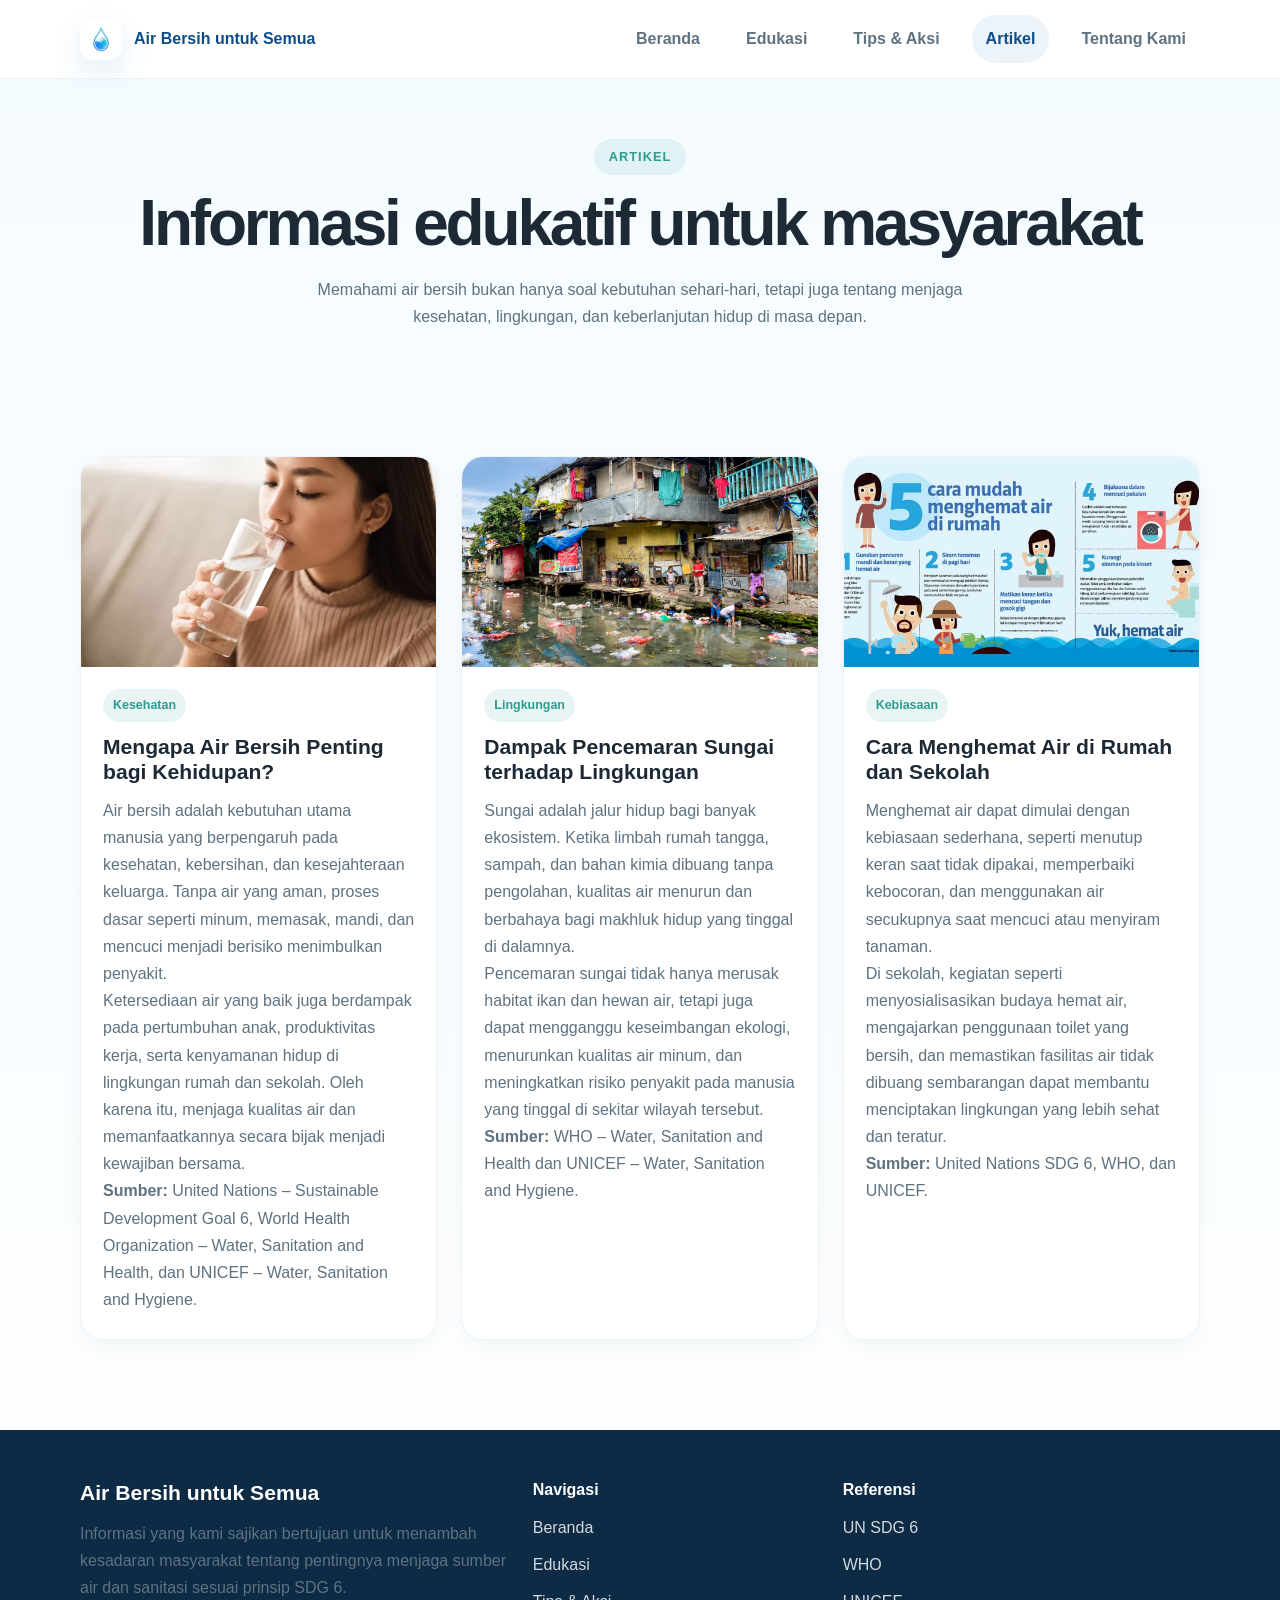
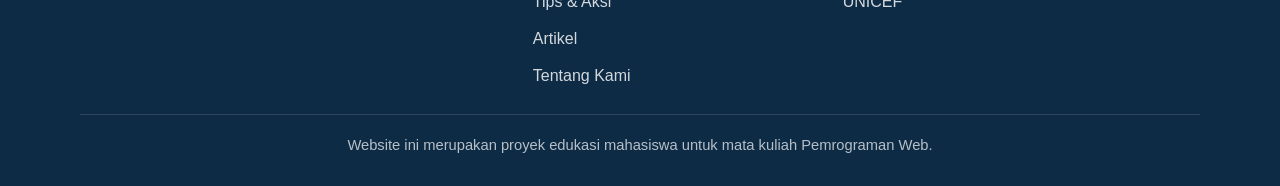
==== artikel.html @ e6bbf8b7 "first commit" ====
<!DOCTYPE html>
<html lang="id">
  <head>
    <meta charset="UTF-8" />
    <meta name="viewport" content="width=device-width, initial-scale=1.0" />
    <meta
      name="description"
      content="Artikel edukatif tentang air bersih, pencemaran sungai, dan cara menghemat air."
    />
    <title>Artikel | Air Bersih untuk Semua</title>
    <link rel="stylesheet" href="css/style.css" />
  </head>
  <body>
    <header class="site-header">
      <div class="container topbar">
        <a href="index.html" class="brand" aria-label="Air Bersih untuk Semua">
          <img class="brand-mark" src="images/Air.jpg" alt="" />
          <span>Air Bersih untuk Semua</span>
        </a>

        <button
          class="menu-toggle"
          type="button"
          aria-label="Buka menu navigasi"
          aria-expanded="false"
          aria-controls="site-navigation"
        >
          <span class="menu-toggle-icon" aria-hidden="true"></span>
        </button>

        <nav class="site-nav" id="site-navigation" aria-label="Navigasi utama">
          <a class="nav-link" href="index.html">Beranda</a>
          <a class="nav-link" href="edukasi.html">Edukasi</a>
          <a class="nav-link" href="tips.html">Tips &amp; Aksi</a>
          <a class="nav-link active" href="artikel.html" aria-current="page">Artikel</a>
          <a class="nav-link" href="tentang.html">Tentang Kami</a>
        </nav>
      </div>
    </header>
    <script src="js/nav.js" defer></script>

    <main>
      <section class="page-hero">
        <div class="container">
          <span class="section-kicker">Artikel</span>
          <h1>Informasi edukatif untuk masyarakat</h1>
          <p>
            Memahami air bersih bukan hanya soal kebutuhan sehari-hari, tetapi juga tentang menjaga
            kesehatan, lingkungan, dan keberlanjutan hidup di masa depan.
          </p>
        </div>
      </section>

      <section class="section">
        <div class="container article-grid">
          <article class="article-card">
            <img class="article-image" src="images/Kesehatan.webp" alt="Foto tentang pentingnya air bersih bagi kesehatan" />
            <div class="article-body">
              <span class="meta">Kesehatan</span>
              <h3>Mengapa Air Bersih Penting bagi Kehidupan?</h3>
              <p>
                Air bersih adalah kebutuhan utama manusia yang berpengaruh pada kesehatan, kebersihan,
                dan kesejahteraan keluarga. Tanpa air yang aman, proses dasar seperti minum, memasak,
                mandi, dan mencuci menjadi berisiko menimbulkan penyakit.
              </p>
              <p>
                Ketersediaan air yang baik juga berdampak pada pertumbuhan anak, produktivitas kerja,
                serta kenyamanan hidup di lingkungan rumah dan sekolah. Oleh karena itu, menjaga kualitas
                air dan memanfaatkannya secara bijak menjadi kewajiban bersama.
              </p>
              <p>
                <strong>Sumber:</strong> United Nations – Sustainable Development Goal 6,
                World Health Organization – Water, Sanitation and Health, dan UNICEF – Water,
                Sanitation and Hygiene.
              </p>
            </div>
          </article>

          <article class="article-card">
            <img class="article-image" src="images/Lingkungan.png" alt="Foto tentang dampak pencemaran sungai terhadap lingkungan" />
            <div class="article-body">
              <span class="meta">Lingkungan</span>
              <h3>Dampak Pencemaran Sungai terhadap Lingkungan</h3>
              <p>
                Sungai adalah jalur hidup bagi banyak ekosistem. Ketika limbah rumah tangga, sampah,
                dan bahan kimia dibuang tanpa pengolahan, kualitas air menurun dan berbahaya bagi makhluk
                hidup yang tinggal di dalamnya.
              </p>
              <p>
                Pencemaran sungai tidak hanya merusak habitat ikan dan hewan air, tetapi juga dapat
                mengganggu keseimbangan ekologi, menurunkan kualitas air minum, dan meningkatkan risiko
                penyakit pada manusia yang tinggal di sekitar wilayah tersebut.
              </p>
              <p>
                <strong>Sumber:</strong> WHO – Water, Sanitation and Health dan UNICEF – Water,
                Sanitation and Hygiene.
              </p>
            </div>
          </article>

          <article class="article-card">
            <img class="article-image" src="images/Kebiasaan.jpg" alt="Foto kebiasaan menghemat air di rumah dan sekolah" />
            <div class="article-body">
              <span class="meta">Kebiasaan</span>
              <h3>Cara Menghemat Air di Rumah dan Sekolah</h3>
              <p>
                Menghemat air dapat dimulai dengan kebiasaan sederhana, seperti menutup keran saat tidak
                dipakai, memperbaiki kebocoran, dan menggunakan air secukupnya saat mencuci atau menyiram
                tanaman.
              </p>
              <p>
                Di sekolah, kegiatan seperti menyosialisasikan budaya hemat air, mengajarkan penggunaan
                toilet yang bersih, dan memastikan fasilitas air tidak dibuang sembarangan dapat membantu
                menciptakan lingkungan yang lebih sehat dan teratur.
              </p>
              <p>
                <strong>Sumber:</strong> United Nations SDG 6, WHO, dan UNICEF.
              </p>
            </div>
          </article>
        </div>
      </section>
    </main>

    <footer class="site-footer">
      <div class="container">
        <div class="footer-grid">
          <div>
            <h3>Air Bersih untuk Semua</h3>
            <p>
              Informasi yang kami sajikan bertujuan untuk menambah kesadaran masyarakat tentang pentingnya
              menjaga sumber air dan sanitasi sesuai prinsip SDG 6.
            </p>
          </div>

          <div>
            <h4>Navigasi</h4>
            <div class="footer-links">
              <a href="index.html">Beranda</a>
              <a href="edukasi.html">Edukasi</a>
              <a href="tips.html">Tips &amp; Aksi</a>
              <a href="artikel.html">Artikel</a>
              <a href="tentang.html">Tentang Kami</a>
            </div>
          </div>

          <div>
            <h4>Referensi</h4>
            <div class="footer-links">
              <a href="https://sdgs.un.org/goals/goal6" target="_blank" rel="noopener noreferrer">UN SDG 6</a>
              <a href="https://www.who.int/teams/environment-climate-change-and-health/water-sanitation-and-health" target="_blank" rel="noopener noreferrer">WHO</a>
              <a href="https://www.unicef.org/wash" target="_blank" rel="noopener noreferrer">UNICEF</a>
            </div>
          </div>
        </div>

        <div class="copyright">
          Website ini merupakan proyek edukasi mahasiswa untuk mata kuliah Pemrograman Web.
        </div>
      </div>
    </footer>
  </body>
</html>
---- css/style.css ----
:root {
  --primary: #0f6fbf;
  --primary-dark: #0c4d89;
  --secondary: #2a9d8f;
  --accent: #dff6ff;
  --soft-green: #eafaf2;
  --text: #1d2a36;
  --muted: #5f7280;
  --light: #f6fbff;
  --white: #ffffff;
  --shadow: 0 12px 30px rgba(15, 111, 191, 0.12);
  --radius: 22px;
}

* {
  box-sizing: border-box;
}

html {
  scroll-behavior: smooth;
}

body {
  margin: 0;
  font-family: "Segoe UI", Tahoma, Geneva, Verdana, sans-serif;
  line-height: 1.7;
  color: var(--text);
  background: linear-gradient(180deg, #f4fbff 0%, #ffffff 100%);
}

a {
  color: inherit;
  text-decoration: none;
}

a:focus-visible,
button:focus-visible,
input:focus-visible,
textarea:focus-visible,
select:focus-visible {
  outline: 3px solid rgba(15, 111, 191, 0.3);
  outline-offset: 3px;
}

img {
  max-width: 100%;
  display: block;
}

.container {
  width: min(1120px, calc(100% - 32px));
  margin: 0 auto;
}

.site-header {
  position: sticky;
  top: 0;
  z-index: 20;
  background: rgba(255, 255, 255, 0.92);
  backdrop-filter: blur(10px);
  border-bottom: 1px solid rgba(15, 111, 191, 0.08);
}

.topbar {
  display: flex;
  align-items: center;
  justify-content: space-between;
  gap: 20px;
  min-height: 78px;
}

.brand {
  display: inline-flex;
  align-items: center;
  gap: 12px;
  min-width: 0;
  font-weight: 700;
  color: var(--primary-dark);
}

.brand-mark {
  width: 42px;
  height: 42px;
  border-radius: 14px;
  background: linear-gradient(135deg, var(--primary), #66b7ff);
  box-shadow: var(--shadow);
  object-fit: cover;
}

.site-nav {
  display: flex;
  align-items: center;
  gap: 18px;
  flex-wrap: nowrap;
}

.menu-toggle {
  display: none;
  width: 48px;
  height: 48px;
  flex: 0 0 48px;
  place-items: center;
  padding: 0;
  border: 1px solid rgba(15, 111, 191, 0.14);
  border-radius: 14px;
  color: var(--primary-dark);
  background: var(--white);
  cursor: pointer;
}

.menu-toggle-icon,
.menu-toggle-icon::before,
.menu-toggle-icon::after {
  display: block;
  width: 21px;
  height: 2px;
  border-radius: 2px;
  background: currentColor;
  transition: transform 0.2s ease, opacity 0.2s ease;
}

.menu-toggle-icon {
  position: relative;
}

.menu-toggle-icon::before,
.menu-toggle-icon::after {
  position: absolute;
  left: 0;
  content: "";
}

.menu-toggle-icon::before {
  transform: translateY(-7px);
}

.menu-toggle-icon::after {
  transform: translateY(7px);
}

.menu-open .menu-toggle-icon {
  background: transparent;
}

.menu-open .menu-toggle-icon::before {
  transform: rotate(45deg);
}

.menu-open .menu-toggle-icon::after {
  transform: rotate(-45deg);
}

.nav-link {
  padding: 10px 14px;
  border-radius: 999px;
  color: var(--muted);
  font-weight: 600;
  transition: 0.25s ease;
}

.nav-link:hover,
.nav-link.active {
  background: rgba(15, 111, 191, 0.08);
  color: var(--primary-dark);
}

main {
  overflow: hidden;
}

.section {
  padding: 90px 0;
}

.section-header {
  margin-bottom: 28px;
  text-align: center;
}

.section-header-left {
  text-align: left;
}

.section-kicker {
  display: inline-block;
  margin-bottom: 10px;
  padding: 7px 15px;
  border-radius: 999px;
  background: rgba(42, 157, 143, 0.1);
  color: var(--secondary);
  font-size: 0.8rem;
  font-weight: 700;
  letter-spacing: 0.08em;
  text-transform: uppercase;
}

h1, h2, h3, h4 {
  margin: 0 0 14px;
  line-height: 1.2;
  color: var(--text);
}

h1 {
  font-size: clamp(2.4rem, 5vw, 4.3rem);
  letter-spacing: -0.05em;
}

h2 {
  font-size: clamp(1.9rem, 3vw, 2.9rem);
}

h3 {
  font-size: 1.32rem;
}

p {
  margin: 0 0 16px;
  color: var(--muted);
}

.hero {
  padding: 64px 0 60px;
}

.hero-inner {
  display: grid;
  grid-template-columns: 1.1fr 0.9fr;
  align-items: center;
  gap: 42px;
}

.hero-copy {
  max-width: 600px;
}

.hero-copy .lead {
  font-size: 1.08rem;
  max-width: 540px;
}

.hero-actions {
  display: flex;
  gap: 16px;
  flex-wrap: wrap;
  margin-top: 28px;
}

.button {
  display: inline-flex;
  align-items: center;
  justify-content: center;
  padding: 14px 22px;
  border-radius: 999px;
  font-weight: 700;
  transition: transform 0.25s ease, box-shadow 0.25s ease, background 0.25s ease;
}

.button:hover {
  transform: translateY(-2px);
  box-shadow: var(--shadow);
}

.button-primary {
  background: linear-gradient(135deg, var(--primary), var(--primary-dark));
  color: var(--white);
}

.button-secondary {
  background: rgba(42, 157, 143, 0.1);
  color: var(--secondary);
}

.hero-visual {
  position: relative;
}

.hero-image {
  border-radius: 34px;
  overflow: hidden;
  box-shadow: var(--shadow);
  border: 8px solid rgba(255, 255, 255, 0.8);
  background: linear-gradient(180deg, #dff5ff, #ecfbff);
}

.badge-box {
  position: absolute;
  left: -18px;
  bottom: 18px;
  background: var(--white);
  color: var(--primary-dark);
  padding: 16px 18px;
  border-radius: 18px;
  box-shadow: var(--shadow);
  font-weight: 700;
}

.badge-box span {
  display: block;
  font-size: 0.8rem;
  color: var(--muted);
  margin-bottom: 5px;
}

.grid-3,
.grid-4,
.info-grid,
.cards-grid,
.team-grid,
.article-grid,
.value-grid {
  display: grid;
  gap: 24px;
}

.grid-3,
.grid-4,
.info-grid,
.cards-grid {
  grid-template-columns: repeat(3, minmax(0, 1fr));
}

.team-grid {
  display: grid;
  grid-template-columns: repeat(5, minmax(0, 1fr));
  gap: 24px;
}

.value-grid {
  grid-template-columns: repeat(3, minmax(0, 1fr));
}

.card,
.info-card,
.article-card,
.team-card,
.tip-card {
  background: var(--white);
  border: 1px solid rgba(15, 111, 191, 0.08);
  border-radius: var(--radius);
  padding: 28px 22px;
  box-shadow: 0 8px 22px rgba(20, 39, 57, 0.04);
  transition: transform 0.25s ease, box-shadow 0.25s ease;
}

.team-card {
  display: flex;
  flex-direction: column;
  align-items: center;
  justify-content: flex-start;
  text-align: center;
  padding: 24px 18px 22px;
}

.card:hover,
.info-card:hover,
.article-card:hover,
.team-card:hover,
.tip-card:hover {
  transform: translateY(-4px);
  box-shadow: var(--shadow);
}

.team-photo {
  width: 126px;
  height: 126px;
  border-radius: 50%;
  object-fit: cover;
  margin: 0 auto 18px;
  display: block;
  border: 4px solid rgba(15, 111, 191, 0.14);
  box-shadow: 0 10px 25px rgba(15, 111, 191, 0.18);
  background: linear-gradient(135deg, #dff6ff, #eafaf2);
}

.card-photo {
  width: 100%;
  height: 180px;
  margin-bottom: 16px;
  border-radius: 18px;
  object-fit: cover;
}

.info-card .card-photo {
  display: block;
  width: 100%;
  max-width: 100%;
  height: 250px;
  object-fit: contain;
}

.card-icon,
.tip-icon {
  width: 64px;
  height: 64px;
  border-radius: 18px;
  display: grid;
  place-items: center;
  background: linear-gradient(135deg, rgba(15, 111, 191, 0.12), rgba(42, 157, 143, 0.12));
  color: var(--primary-dark);
  font-size: 1.8rem;
  margin-bottom: 16px;
}

.card p,
.info-card p,
.tip-card p,
.article-card p,
.team-card p {
  margin-bottom: 0;
}

.value-grid .info-card p {
  text-align: justify;
}

.team-card h3 {
  margin-bottom: 8px;
  font-size: 1.1rem;
  line-height: 1.4;
}

.problem-shell {
  display: grid;
  grid-template-columns: 1fr;
}

.problem-list {
  list-style: none;
  margin: 0;
  padding: 0;
  display: grid;
  gap: 18px;
}

.problem-item {
  display: flex;
  align-items: center;
  gap: 20px;
  padding: 16px 18px;
  background: rgba(15, 111, 191, 0.03);
  border-radius: 18px;
  border: 1px solid rgba(15, 111, 191, 0.05);
}

.problem-item > div {
  flex: 1;
  min-width: 0;
}

.problem-image {
  width: 240px;
  height: 160px;
  flex: 0 0 240px;
  object-fit: cover;
  object-position: center;
  border-radius: 16px;
  box-shadow: 0 8px 18px rgba(15, 111, 191, 0.12);
}

.problem-bullet {
  width: 40px;
  height: 40px;
  flex: 0 0 40px;
  border-radius: 50%;
  background: linear-gradient(135deg, rgba(15, 111, 191, 0.12), rgba(42, 157, 143, 0.12));
  display: inline-grid;
  place-items: center;
  color: var(--primary-dark);
  font-weight: 700;
}

.cta-banner {
  background: linear-gradient(135deg, rgba(15, 111, 191, 0.08), rgba(42, 157, 143, 0.08));
  border: 1px solid rgba(15, 111, 191, 0.08);
  border-radius: 28px;
  padding: 36px 28px;
  display: flex;
  align-items: center;
  justify-content: space-between;
  gap: 20px;
}

.cta-banner h2 {
  margin-bottom: 0;
}

.cta-banner > div {
  flex: 1 1 0;
  min-width: 0;
}

.cta-banner .list-inline {
  flex: 0 1 420px;
  min-width: 300px;
  gap: 22px;
  text-align: left;
  transform: translateX(12px);
}

.cta-banner .list-inline li {
  display: flex;
  align-items: flex-start;
  gap: 12px;
  padding-left: 0;
  line-height: 1.6;
}

.cta-banner .list-inline li::before {
  position: static;
  flex: 0 0 auto;
}

.page-hero {
  padding: 60px 0 26px;
}

.page-hero .container {
  text-align: center;
}

.page-hero p {
  max-width: 700px;
  margin: 0 auto 10px;
}

.content-grid {
  display: grid;
  grid-template-columns: 1.2fr 0.8fr;
  gap: 26px;
  align-items: start;
}

.feature-list {
  display: grid;
  gap: 18px;
}

.feature-item {
  display: grid;
  grid-template-columns: auto 1fr;
  gap: 16px;
  align-items: start;
  background: var(--white);
  border-radius: 18px;
  border: 1px solid rgba(15, 111, 191, 0.08);
  padding: 20px 18px;
}

.feature-number {
  width: 42px;
  height: 42px;
  border-radius: 12px;
  background: linear-gradient(135deg, var(--primary), #77c2ff);
  color: var(--white);
  display: grid;
  place-items: center;
  font-weight: 700;
}

.article-grid {
  grid-template-columns: repeat(3, minmax(0, 1fr));
}

.article-card {
  overflow: hidden;
  padding: 0;
}

.article-card .article-body {
  padding: 22px 22px 26px;
}

.article-card .article-image {
  height: 210px;
  object-fit: cover;
}

.article-card h3 {
  margin-bottom: 12px;
}

.article-card .meta {
  display: inline-block;
  margin-bottom: 12px;
  font-size: 0.78rem;
  font-weight: 700;
  color: var(--secondary);
  background: rgba(42, 157, 143, 0.1);
  padding: 6px 10px;
  border-radius: 999px;
}

.related-list {
  margin: 0;
  padding-left: 20px;
  color: var(--muted);
}

.list-inline {
  list-style: none;
  padding: 0;
  margin: 0;
  display: grid;
  gap: 14px;
}

.list-inline li {
  position: relative;
  padding-left: 26px;
  color: var(--muted);
}

.list-inline li::before {
  content: "✓";
  position: absolute;
  left: 0;
  top: 0;
  color: var(--secondary);
  font-weight: 700;
}

.site-footer {
  background: #0d2b45;
  color: rgba(255, 255, 255, 0.82);
  padding: 50px 0 28px;
}

.footer-grid {
  display: grid;
  grid-template-columns: 1.2fr 0.8fr 1fr;
  gap: 24px;
  margin-bottom: 24px;
}

.site-footer a {
  color: rgba(255, 255, 255, 0.82);
}

.site-footer h3,
.site-footer h4 {
  color: var(--white);
}

.footer-links {
  display: grid;
  gap: 10px;
}

.copyright {
  border-top: 1px solid rgba(255, 255, 255, 0.12);
  padding-top: 18px;
  text-align: center;
  font-size: 0.92rem;
  color: rgba(255, 255, 255, 0.7);
}

@media (max-width: 1100px) {
  .team-grid {
    grid-template-columns: repeat(2, minmax(0, 1fr));
  }
}

@media (max-width: 900px) {
  .hero-inner,
  .content-grid,
  .problem-shell,
  .footer-grid,
  .grid-3,
  .value-grid,
  .article-grid {
    grid-template-columns: 1fr;
  }

  .topbar {
    flex-wrap: wrap;
    min-height: 72px;
    padding: 12px 0;
  }

  .brand {
    flex: 1 1 auto;
  }

  .has-menu-toggle .menu-toggle {
    display: inline-grid;
  }

  .has-menu-toggle .site-nav {
    display: grid;
    flex: 0 0 100%;
    gap: 4px;
    max-height: 0;
    overflow: hidden;
    visibility: hidden;
    opacity: 0;
    pointer-events: none;
    transform: translateY(-8px);
    transition:
      max-height 0.25s ease,
      opacity 0.2s ease,
      transform 0.2s ease,
      visibility 0.2s ease;
  }

  .has-menu-toggle.menu-open .site-nav {
    max-height: 360px;
    padding-top: 8px;
    visibility: visible;
    opacity: 1;
    pointer-events: auto;
    transform: translateY(0);
  }

  .has-menu-toggle .nav-link {
    padding: 12px 14px;
    border-radius: 12px;
  }

  .cta-banner {
    flex-direction: column;
    text-align: center;
  }

  .cta-banner .list-inline {
    width: 100%;
    min-width: 0;
    max-width: 520px;
    align-self: center;
    transform: none;
  }

  .section-header-left {
    text-align: center;
  }
}

@media (max-width: 640px) {
  .section {
    padding: 72px 0;
  }

  .hero {
    padding-top: 48px;
  }

  .button {
    width: 100%;
  }

  .hero-actions {
    flex-direction: column;
  }

  .badge-box {
    left: 14px;
    bottom: 12px;
  }

  .grid-4,
  .cards-grid,
  .info-grid,
  .team-grid {
    grid-template-columns: 1fr;
  }

  .problem-item {
    flex-wrap: wrap;
  }

  .problem-item > div {
    flex: 1 1 calc(100% - 56px);
  }

  .problem-image {
    width: calc(100% - 56px);
    height: 160px;
    flex-basis: calc(100% - 56px);
    margin-left: 56px;
    max-width: 100%;
  }
}

@media (min-width: 641px) and (max-width: 900px) {
  .problem-image {
    width: 200px;
    height: 135px;
    flex-basis: 200px;
  }
}
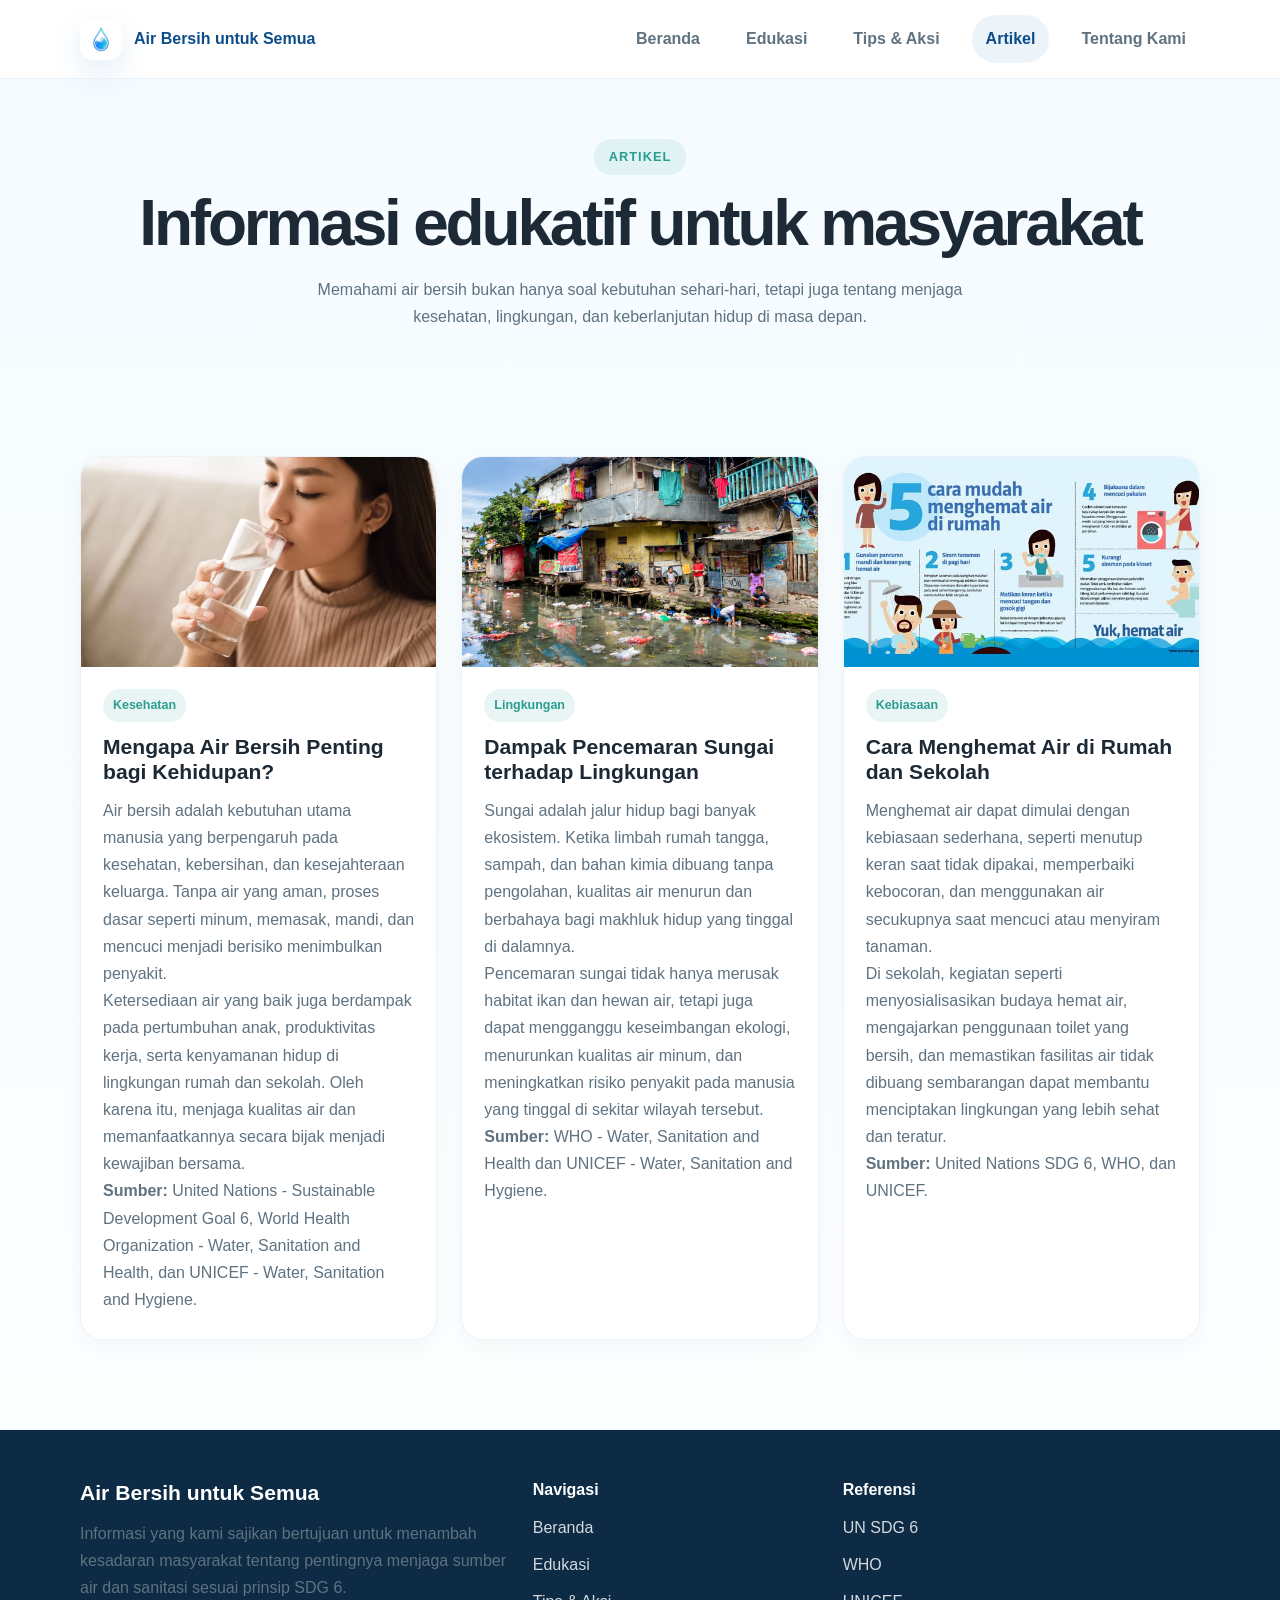
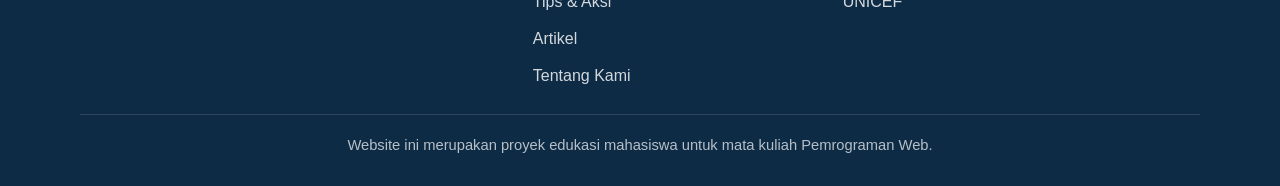
==== commit f6376701: "Memperbaiki tampilan dan responsivitas website" ====
--- a/artikel.html
+++ b/artikel.html
@@ -69,8 +69,8 @@
                 air dan memanfaatkannya secara bijak menjadi kewajiban bersama.
               </p>
               <p>
-                <strong>Sumber:</strong> United Nations – Sustainable Development Goal 6,
-                World Health Organization – Water, Sanitation and Health, dan UNICEF – Water,
+                <strong>Sumber:</strong> United Nations - Sustainable Development Goal 6,
+                World Health Organization - Water, Sanitation and Health, dan UNICEF - Water,
                 Sanitation and Hygiene.
               </p>
             </div>
@@ -92,7 +92,7 @@
                 penyakit pada manusia yang tinggal di sekitar wilayah tersebut.
               </p>
               <p>
-                <strong>Sumber:</strong> WHO – Water, Sanitation and Health dan UNICEF – Water,
+                <strong>Sumber:</strong> WHO - Water, Sanitation and Health dan UNICEF - Water,
                 Sanitation and Hygiene.
               </p>
             </div>
